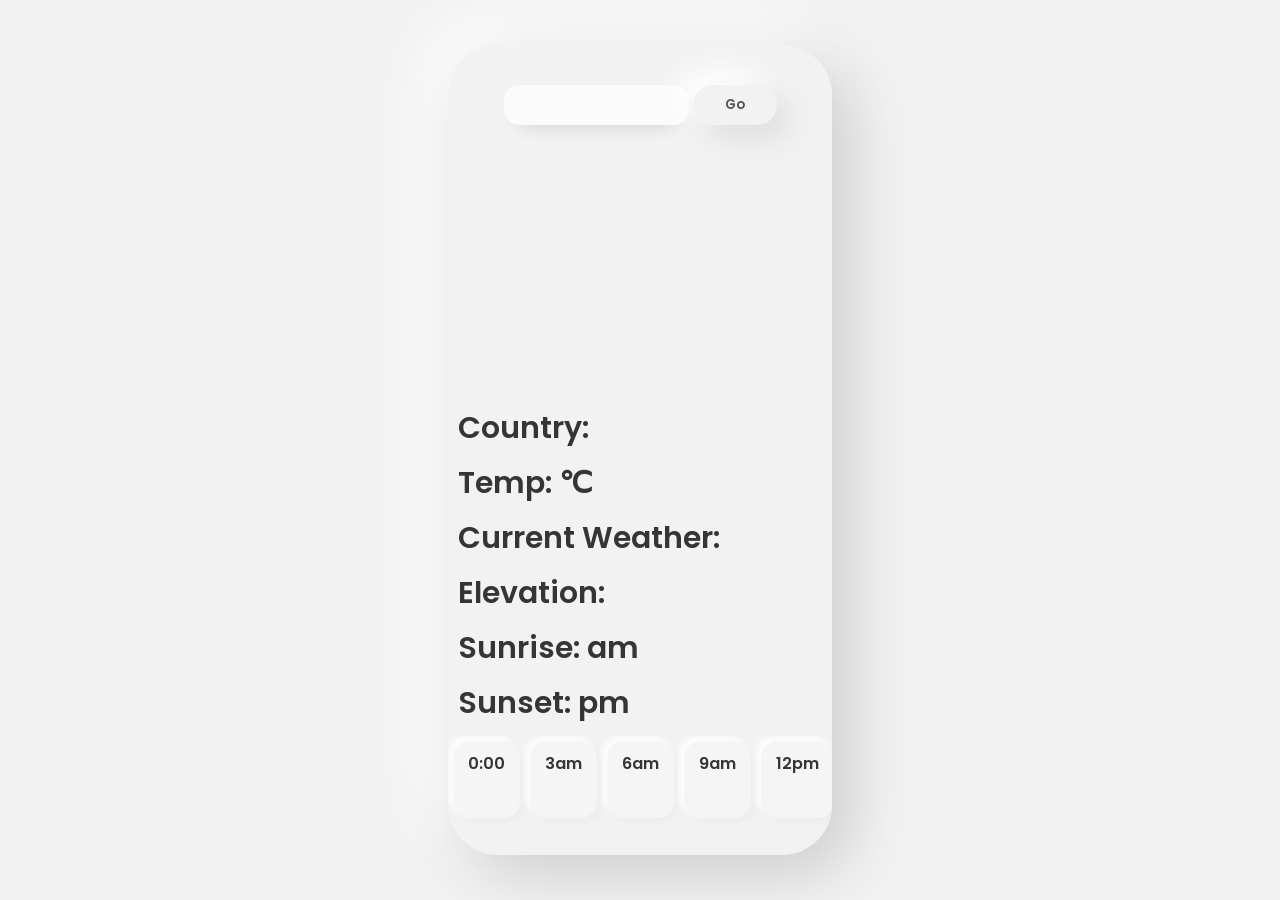
==== docs/index.html @ d11630d3 "browser" ====
<!DOCTYPE html>
<html>

<head>
    <title>Parcel Sandbox</title>
    <meta charset="UTF-8" />
    <link rel="stylesheet" href="style.css">
    <link rel="preconnect" href="https://fonts.googleapis.com">
    <link rel="preconnect" href="https://fonts.gstatic.com" crossorigin>
    <link href="https://fonts.googleapis.com/css2?family=Poppins:wght@400;600&family=Tilt+Neon&display=swap"
        rel="stylesheet">
</head>

<body>
    <div id="app">
        <div class="search">
            <form action="#">
                <input id="input" type="text">
                <button id="addButton" type="button" onclick="fetchData()">Go</button>
            </form>
        </div>
        <h6 class="DYM" id="biteMe" data-juice="hello">Did you mean:</h6>
        <div class="didYouMean">
            <p class="choice" id="2"></p>
            <p class="choice" id="3"></p>
            <p class="choice" id="4"></p>
            <p class="choice" id="5"></p>
        </div>
        <img class="weatherIcon" src="" alt="">
        <div class="info">
            <h1 class="cityName" id="1"></h1>
            <p class="top details">Country: <span class="country"></span></p>
            <p class="details">Temp: <span class="temp"></span>℃</p>
            <p class="details">Current Weather: <span class="currentweather"></span></p>
            <p class="details">Elevation: <span class="elevation"></span></p>
            <p class="details">Sunrise: <span class="sunrise">am</span></p>
            <p class="details">Sunset: <span class="sunset">pm</span></p>
            <div id="hourly" class="hourly">
                <div class="left">
                    <p class="time">0:00</p>
                    <p class="timetemp" id="midnightPast"></p></span>
                    </div>
                    <div>
                        <p class="time">3am</p>
                        <p class="timetemp" id="3am"></p></span>
                    </div>
                    <div>
                        <p class="time">6am</p>
                        <p class="timetemp" id="6am"></p></span>
                    </div>
                    <div>
                        <p class="time">9am</p>
                        <p class="timetemp" id="9am"></p></span>
                    </div>
                    <div>
                        <p class="time">12pm</p>
                        <p class="timetemp" id="midday"></p></span>
                    </div>
                    <div>
                        <p class="time">3pm</p>
                        <p class="timetemp" id="3pm"></p></span>
                    </div>
                    <div>
                        <p class="time">6pm</p>
                        <p class="timetemp" id="6pm"></p></span>
                    </div>
                    <div>
                        <p class="time">9pm</p>
                        <p class="timetemp" id="9pm"></p></span>
                    </div>
                    <div>
                        <p class="time">0:00</p>
                        <p class="timetemp" id="midnightfuture"></p></span>
                    </div>
                </div>
            </div>
    </div>

    <script>
        document.getElementById('biteMe').addEventListener('click',(e) => {
            console.log(e.target.dataset.juice);
        })
        
        //============
        //DOM ELEMENTS
        //============
        let input       = document.getElementById('input')
        let DYM         = document.querySelector('.DYM')
        let weatherIcon = document.querySelector('.weatherIcon')
        let firstChoice = document.getElementById('1')
        let dymOne      = document.getElementById('2')
        let dymTwo      = document.getElementById('3')
        let dymThree    = document.getElementById('4')
        let dymFour     = document.getElementById('5')
        let countOP     = document.querySelector('.country')
        let temp        = document.querySelector('.temp')
        let currentW    = document.querySelector('.currentweather')
        let elevation   = document.querySelector('.elevation')
        let sunrise     = document.querySelector('.sunrise')
        let sunset      = document.querySelector('.sunset')

        let otherOptions = document.querySelector('.otherOptions')

        let userLat
        let userLon

        // weatherIcon.src = './weatherPics/clear.svg'
        
        let choice = document.querySelector('.didYouMean')
        choice.style.visibility = 'hidden'
        DYM.style.visibility = 'hidden'
        weatherIcon.style.visibility = 'hidden'

        input.addEventListener('keyup', (e) => {
                if (e.keyCode === 13) {
                    document.getElementById('addButton').click()
                }
            })

        let options = {
            method: 'GET',
            headers: { 'X-Api-Key': 'AIHeZQUtYwS4DUw3DQLJug==aU56gxfYhsQryj3h' },
        }
        async function fetchData() {
            firstChoice.innerText = ''
            dymOne.innerText      = ''
            dymTwo.innerText      = ''
            dymThree.innerText    = ''
            dymFour.innerText     = ''
            let name = input.value
            input.value = ''
            let url = `https://api.api-ninjas.com/v1/city?name=${name}&limit=5`
            let response = await fetch(url, options)
            let info = await response.json()
            console.log(info);
            firstChoice.innerText = info[0].name 
            countOP.textContent     = info[0].country
            choice.style.visibility = 'visible'
            DYM.style.visibility = 'visible'
            weatherIcon.style.visibility = 'visible'


        
            for (let i = 1; i < info.length; i++) {
                let choiceI = document.getElementById(i + 1)
                choiceI.innerText = info[i].name + ', ' + info[i].country
                choiceI.dataset.cityName = info[i].name
                choiceI.dataset.country = info[i].country
                choiceI.dataset.pop = info[i].population
                choiceI.dataset.lat = info[0].latitude
                choiceI.dataset.lon = info[0].longitude
            }
            userLat = info[0].latitude
            userLon = info[0].longitude
            fetchWeather(userLat, userLon)
        }



        async function fetchWeather(lat, lon) {
            let weatherResponse = await fetch(`https://api.open-meteo.com/v1/forecast?latitude=${lat}&longitude=${lon}&hourly=temperature_2m&daily=weathercode,sunrise,sunset&current_weather=true&timezone=auto`)
            let weatherInfo = await weatherResponse.json()
            
            let weatherCurrently

                switch (weatherInfo.current_weather.weathercode) {
                case 0:
                    weatherCurrently = "Clear sky";
                    weatherIcon.src = './weatherPics/clear.svg'
                    // document.body.style.backgroundImage = "url('./weatherPics/sunny.jpg')";
                    break;
                case 1:
                    weatherCurrently = "Partly cloudy";
                    weatherIcon.src = './weatherPics/cloud.svg'

                    // document.body.style.backgroundImage = "url('./weatherPics/partly-cloudy.jpg')";
                    break;
                case 2:
                    weatherCurrently = "Overcast";
                    weatherIcon.src = './weatherPics/cloud.svg'

                    // document.body.style.backgroundImage = "url('./weatherPics/cloudy.jpg')";
                    break;
                case 3:
                    weatherCurrently = "Overcast";
                    weatherIcon.src = './weatherPics/cloud.svg'

                    // document.body.style.backgroundImage = "url('./weatherPics/cloudy.jpg')";
                    break;
                case 45:
                case 48:
                    weatherCurrently = "Fog";
                    weatherIcon.src = './weatherPics/cloud.svg'

                    // document.body.style.backgroundImage = "url('./weatherPics/fog.jpg')";
                    break;
                case 51:
                    weatherCurrently = "Light Drizzle";
                    weatherIcon.src = './weatherPics/rain.svg'

                    // document.body.style.backgroundImage = "url(./'weatherPics/drizzle.jpg')";
                case 53:
                    weatherCurrently = "Moderate Drizzle";
                    weatherIcon.src = './weatherPics/rain.svg'

                    // document.body.style.backgroundImage = "url('./weatherPics/drizzle.jpg')";
                case 55:
                    weatherCurrently = "Intense Drizzle";
                    weatherIcon.src = './weatherPics/rain.svg'

                    // document.body.style.backgroundImage = "url('./weatherPics/drizzle.jpg')";
                    break;
                case 56:
                    weatherCurrently = "Freezing Light Drizzle"
                    weatherIcon.src = './weatherPics/rain.svg'

                    // document.body.style.backgroundImage = "url('./weatherPics/drizzle.jpg')";
                case 57:
                    weatherCurrently = "Dense Freezing Drizzle";
                    weatherIcon.src = './weatherPics/rain.svg'

                    // document.body.style.backgroundImage = "url('./weatherPics/drizzle.jpg')";
                    break;
                case 61:
                    weatherCurrently = "Slight Rain";
                    weatherIcon.src = './weatherPics/rain.svg'

                    // document.body.style.backgroundImage = "url('./weatherPics/rain.jpg')";
                case 63:
                    weatherCurrently = "Moderate Rain";
                    weatherIcon.src = './weatherPics/rain.svg'

                    // document.body.style.backgroundImage = "url('./weatherPics/rain.jpg')";
                case 65:
                    weatherCurrently = "Heavy Rain";
                    weatherIcon.src = './weatherPics/rain.svg'

                    // document.body.style.backgroundImage = "url('./weatherPics/rain.jpg')";
                    break;
                case 66:
                    weatherCurrently = "Freezing Light Rain";
                    weatherIcon.src = './weatherPics/rain.svg'

                    // document.body.style.backgroundImage = "url('./weatherPics/rain.jpg')";
                case 67:
                    weatherCurrently = "Freezing Heavy Rain";
                    weatherIcon.src = './weatherPics/rain.svg'

                    // document.body.style.backgroundImage = "url('./weatherPics/rain.jpg')";
                    break;
                case 71:
                    weatherCurrently = "Slight Snow fall";
                    weatherIcon.src = './weatherPics/snow.svg'

                    // document.body.style.backgroundImage = "url('./weatherPics/snow.jpg')";
                case 73:
                    weatherCurrently = "Moderate Snow fall";
                    weatherIcon.src = './weatherPics/snow.svg'

                    // document.body.style.backgroundImage = "url('./weatherPics/snow.jpg')";
                case 75:
                    weatherCurrently = "Heavy Snow fall";
                    weatherIcon.src = './weatherPics/snow.svg'

                    // document.body.style.backgroundImage = "url('./weatherPics/snow.jpg')";
                    break;
                case 77:
                    weatherCurrently = "Snow grains";
                    weatherIcon.src = './weatherPics/snow.svg'

                    // document.body.style.backgroundImage = "url('./weatherPics/snow.jpg')";
                    break;
                case 80:
                    weatherCurrently = "Slight Rain";
                    weatherIcon.src = './weatherPics/rain.svg'

                    // document.body.style.backgroundImage = "url('./weatherPics/rain.jpg')";
                case 81:
                    weatherCurrently = "Moderate Rain";
                    weatherIcon.src = './weatherPics/rain.svg'

                    // document.body.style.backgroundImage = "url('./weatherPics/rain.jpg')";
                case 82:
                    weatherCurrently = "Heavy Rain";
                    weatherIcon.src = './weatherPics/rain.svg'

                    // document.body.style.backgroundImage = "url('./weatherPics/rain.jpg')";
                    break;
                case 85:
                    weatherCurrently = "Slight Snow";
                    weatherIcon.src = './weatherPics/snow.svg'

                    // document.body.style.backgroundImage = "url('./weatherPics/drizzle.jpg')";
                case 86:
                    weatherCurrently = "Heavy Snow";
                    weatherIcon.src = './weatherPics/snow.svg'

                    // document.body.style.backgroundImage = "url('./weatherPics/drizzle.jpg')";
                    break;
                case 95:
                    weatherCurrently = "Thunderstorm";
                    weatherIcon.src = './weatherPics/storm.svg'

                    // document.body.style.backgroundImage = "url('./weatherPics/thunderstorm.jpg')";
                    break;
                case 96:
                    weatherCurrently = "Thunderstorm with slight hail";
                    weatherIcon.src = './weatherPics/storm.svg'

                    // document.body.style.backgroundImage = "url('weatherPics/thunderstorm.jpg')";
                case 99:
                    weatherCurrently = "Thunderstorm with heavy hail";
                    weatherIcon.src = './weatherPics/storm.svg'

                    // document.body.style.backgroundImage = "url('weatherPics/thunderstorm.jpg')";
                    break;
                default:
                    weatherCurrently = "unknown";
            }

            let sunriseBefore = weatherInfo.daily.sunrise[0]
            let sunsetBefore = weatherInfo.daily.sunset[0]

            temp.textContent        = weatherInfo.current_weather.temperature
            elevation.textContent   = weatherInfo.elevation
            sunrise.textContent     = sunriseBefore.slice(11, 16)
            sunset.textContent      = sunsetBefore.slice(11, 16)    
            currentW.textContent    = weatherCurrently
            console.log(weatherInfo);
            document.getElementById('midnightPast').innerHTML = `${weatherInfo.hourly.temperature_2m[0]}°C`
            document.getElementById('3am').innerHTML = `${weatherInfo.hourly.temperature_2m[2]}°C`
            document.getElementById('6am').innerHTML = `${weatherInfo.hourly.temperature_2m[5]}°C`
            document.getElementById('9am').innerHTML = `${weatherInfo.hourly.temperature_2m[8]}°C`
            document.getElementById('midday').innerHTML = `${weatherInfo.hourly.temperature_2m[11]}°C`
            document.getElementById('3pm').innerHTML = `${weatherInfo.hourly.temperature_2m[14]}°C`
            document.getElementById('6pm').innerHTML = `${weatherInfo.hourly.temperature_2m[17]}°C`
            document.getElementById('9pm').innerHTML = `${weatherInfo.hourly.temperature_2m[20]}°C`
            document.getElementById('midnightfuture').innerHTML = `${weatherInfo.hourly.temperature_2m[23]}°C`
        }


        let choiceI = document.querySelectorAll('.choice')
        choiceI.forEach(element => {
            element.addEventListener('click', (e) => {
                reSearch(e.target.dataset.cityName, e.target.dataset.country, e.target.dataset.pop)
                choice.style.visibility = 'hidden'

            })
            
        });

        async function reSearch(name, country, population) {
            DYM.style.visibility = 'hidden'
            firstChoice.innerText = ''
            dymOne.innerText = ''
            dymTwo.innerText = ''
            dymThree.innerText = ''
            dymFour.innerText = ''
            countOP.innerText = ''
            let response2 = await fetch(`https://api.api-ninjas.com/v1/city?name=${name}&limit=1&country=${country}&max_population=${population}`, options)
            let info2 = await response2.json()
            firstChoice.innerText = info2[0].name 
            countOP.innerText = info2[0].country
            fetchWeather(info2[0].latitude, info2[0].longitude)
        }
        fetchData()

    </script>

</body>

</html>
---- docs/style.css ----
* {
    padding: 0;
    margin: 0;
    box-sizing: border-box;
}

body {
    display: flex;
    justify-content: center;
    align-items: center;
    height: 100vh;
    overflow: hidden;
    font-family: 'Poppins', sans-serif;
    font-weight: 600;
    color: #353535;
    background: #f2f2f2;
}

#app {
    width: 30vw;
    height: 90vh;
    border-radius: 50px;
    background: #f2f2f2;
    box-shadow: 20px 20px 60px #cecece,
        -20px -20px 60px #ffffff;
    display: flex;
    flex-direction: column;
    overflow: hidden;
}

.search {
    margin: 40px auto;
}


#input {
    max-width: 190px;
    background-color: #fcfbfb;
    color: #242424;
    padding: .15rem .5rem;
    min-height: 40px;
    border-radius: 15px;
    outline: none;
    border: none;
    line-height: 1.15;
    box-shadow: 0px 10px 20px -18px;
}

#input:focus {
    border-bottom: 1px solid #5b5fc7;
}

#input:hover {
    outline: 1px solid lightgrey;
}

#addButton {
    border-radius: 46px;
    background: #f2f2f2;
    box-shadow: 14px 14px 28px #dfdfdf,
        -14px -14px 28px #ffffff;


    border: none;
    padding: .15rem 2rem;
    min-height: 40px;
    color: rgb(83, 83, 83);
    font-family: 'Poppins', sans-serif;
    font-weight: 600;
    transition: all 200ms ease;
}

#addButton:hover {
    color: rgb(172, 172, 172);
}

#addButton:active {
    background: linear-gradient(145deg, #dddddd, #ffffff);
    box-shadow: 20px 20px 40px #d0d0d0, -20px -20px 40px #ffffff;
}

.DYM {
    height: 30px;
    position: absolute;
    top: 15%;
    left: 50%;
    transform: translate(-50%);
    z-index: 100;
}

.didYouMean {
    position: absolute;
    top: 17%;
    display: flex;
    justify-content: space-around;
    width: 30vw;
}

.choice {
    width: fit-content;
    height: max-content;
    padding: 4px;
    margin: 0 5px;
    border-radius: 15px;
    background: #f5f5f5;
    box-shadow: 6px 6px 12px #ebebeb, -6px -6px 12px #ffffff;
    text-align: center;
    transition: all 2000ms ease;
    cursor: pointer;

}

.choice:hover {
    color: #353535;
}

.choice:active {
    background: linear-gradient(145deg, #dddddd, #ffffff);
    box-shadow: 20px 20px 40px #d0d0d0, -20px -20px 40px #ffffff;
}

.info {
    /* position: absolute; */
    top: 35%;
    width: 30vw;
    /* width: fit-content; */
}



.didYouMean {
    display: flex;
}

p {
    margin: 10px;

}




.weatherIcon {
    width: 100px;
    height: 100px;
    margin: 8% auto 0 auto;
}

.cityName {
    height: 70px;
    text-align: center;
    font-size: 50px;
}

.top {
    margin-top: 40px;
}

.details {
    font-size: 30px;
}



#hourly {
    display: flex;
    overflow-x: scroll;
    text-align: center;
    justify-content: start;
    height: 11vh;
}

#hourly div {
    height: 8.5vh;
    margin-top: 1vh;
    margin: 5px;
    padding: 0 5px;
    /* margin-bottom: 5px; */
    border-radius: 17px;
    background: #f5f5f5;
    box-shadow: 5px 5px 5px #eeeeee, -5px -5px 5px #fcfcfc;
}

#hourly::-webkit-scrollbar-track {
    -webkit-box-shadow: inset 0 0 6px rgba(0, 0, 0, 0.075);
    border-radius: 10px;
    background-color: #ffffff;
}

#hourly::-webkit-scrollbar {
    height: 5px;
    background-color: #ffffff;
}

#hourly::-webkit-scrollbar-thumb {
    border-radius: 10px;
    -webkit-box-shadow: inset 0 0 6px rgba(0, 0, 0, 0.212);
    background-color: #ffffff;
}
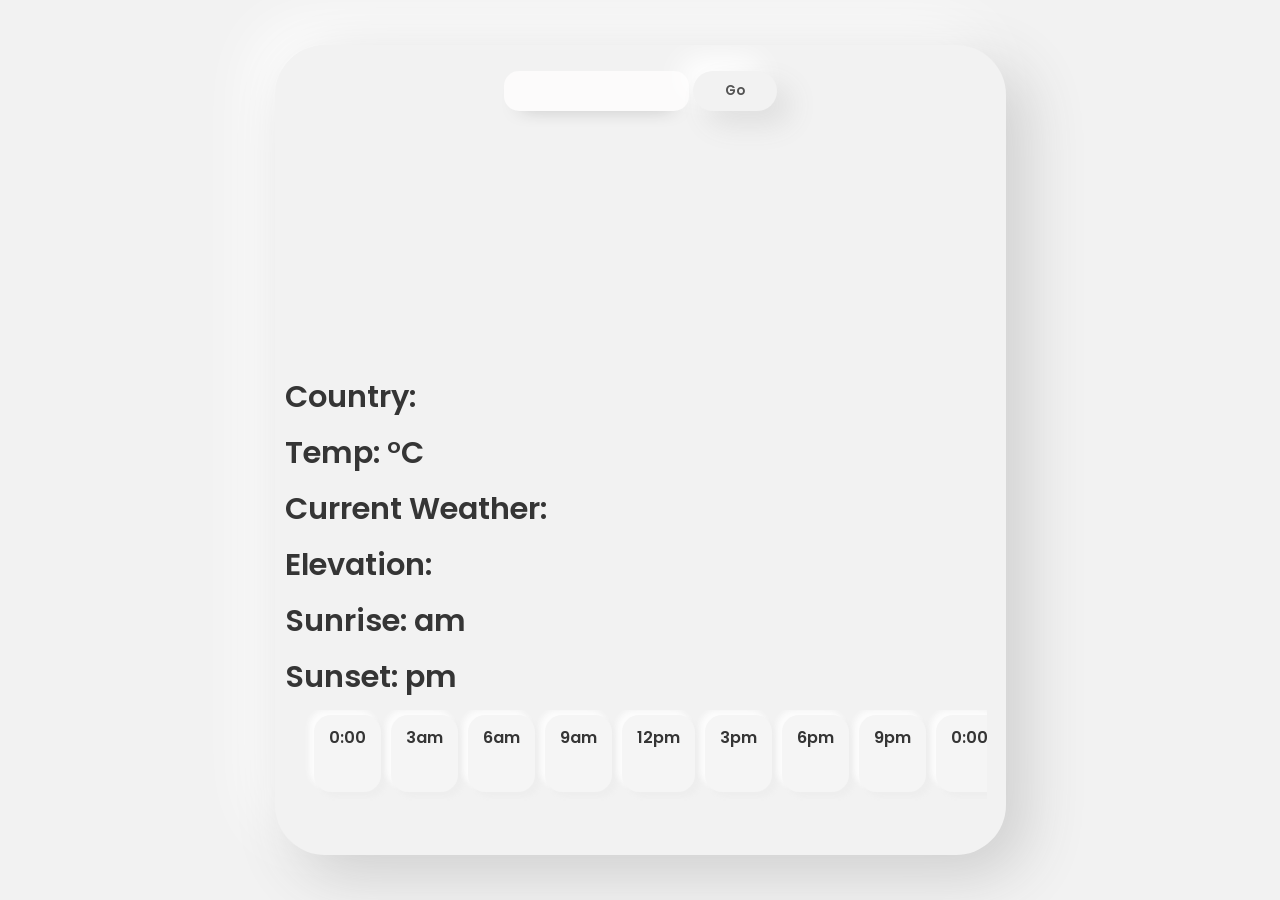
==== commit 448fcb6f: "05/03/2023" ====
--- a/docs/index.html
+++ b/docs/index.html
@@ -2,7 +2,7 @@
 <html>
 
 <head>
-    <title>Parcel Sandbox</title>
+    <title>Weather App</title>
     <meta charset="UTF-8" />
     <link rel="stylesheet" href="style.css">
     <link rel="preconnect" href="https://fonts.googleapis.com">
@@ -30,7 +30,7 @@
         <div class="info">
             <h1 class="cityName" id="1"></h1>
             <p class="top details">Country: <span class="country"></span></p>
-            <p class="details">Temp: <span class="temp"></span>℃</p>
+            <p class="details">Temp: <span class="temp"></span>°C</p>
             <p class="details">Current Weather: <span class="currentweather"></span></p>
             <p class="details">Elevation: <span class="elevation"></span></p>
             <p class="details">Sunrise: <span class="sunrise">am</span></p>
--- a/docs/style.css
+++ b/docs/style.css
@@ -1,10 +1,17 @@
+@import "./mobile.css";
+
 * {
     padding: 0;
     margin: 0;
     box-sizing: border-box;
 }
 
+html {
+    height: -webkit-fill-available;
+}
+
 body {
+    height: -webkit-fill-available;
     display: flex;
     justify-content: center;
     align-items: center;
@@ -17,7 +24,8 @@
 }
 
 #app {
-    width: 30vw;
+    min-width: 20vw;
+    max-width: max-content;
     height: 90vh;
     border-radius: 50px;
     background: #f2f2f2;
@@ -29,12 +37,15 @@
 }
 
 .search {
-    margin: 40px auto;
-}
-
+    margin: 10px auto;
+}
+
+form {
+    margin-top: 1em;
+}
 
 #input {
-    max-width: 190px;
+    /* max-width: 190px; */
     background-color: #fcfbfb;
     color: #242424;
     padding: .15rem .5rem;
@@ -44,6 +55,7 @@
     border: none;
     line-height: 1.15;
     box-shadow: 0px 10px 20px -18px;
+
 }
 
 #input:focus {
@@ -60,7 +72,7 @@
     box-shadow: 14px 14px 28px #dfdfdf,
         -14px -14px 28px #ffffff;
 
-
+    cursor: pointer;
     border: none;
     padding: .15rem 2rem;
     min-height: 40px;
@@ -81,19 +93,20 @@
 
 .DYM {
     height: 30px;
-    position: absolute;
-    top: 15%;
+    /* position: absolute; */
+    /* top: 15%;
     left: 50%;
-    transform: translate(-50%);
+    transform: translate(-50%); */
     z-index: 100;
+    margin:2em auto;
 }
 
 .didYouMean {
-    position: absolute;
-    top: 17%;
+    /* position: absolute; */
+    /* top: 17%; */
     display: flex;
     justify-content: space-around;
-    width: 30vw;
+    width: 100%;
 }
 
 .choice {
@@ -107,7 +120,7 @@
     text-align: center;
     transition: all 2000ms ease;
     cursor: pointer;
-
+    
 }
 
 .choice:hover {
@@ -122,7 +135,7 @@
 .info {
     /* position: absolute; */
     top: 35%;
-    width: 30vw;
+    width: 100%;
     /* width: fit-content; */
 }
 
@@ -133,8 +146,8 @@
 }
 
 p {
-    margin: 10px;
-
+    margin:  10px;
+    
 }
 
 
@@ -143,13 +156,15 @@
 .weatherIcon {
     width: 100px;
     height: 100px;
-    margin: 8% auto 0 auto;
+    margin: 1em auto;
 }
 
 .cityName {
-    height: 70px;
     text-align: center;
-    font-size: 50px;
+    font-size: 250%;
+    height: min-content;
+    padding: 0;
+    margin: 0;
 }
 
 .top {
@@ -157,7 +172,8 @@
 }
 
 .details {
-    font-size: 30px;
+    /* font-size: 4vw; */
+    font-size: 190%;
 }
 
 
@@ -168,6 +184,9 @@
     text-align: center;
     justify-content: start;
     height: 11vh;
+    padding: 0 1rem;
+    width:95%;
+    margin: 0 auto;
 }
 
 #hourly div {
@@ -196,4 +215,42 @@
     border-radius: 10px;
     -webkit-box-shadow: inset 0 0 6px rgba(0, 0, 0, 0.212);
     background-color: #ffffff;
+}
+
+
+
+
+
+
+@media only screen and (max-width:980px) {
+    #app {
+        width: 90vw;
+    }
+
+    .cityName {
+        font-size: 600%;
+    }
+
+    .didYouMean {
+        justify-content: center;
+    }
+
+    .choice {
+        margin: 0 1em;
+        font-size: 200%;
+    }
+
+    .details {
+        font-size:400%;
+    }
+
+    #hourly {
+        margin-top: 5vh;
+    }
+
+    #hourly p {
+        font-size: 300%;
+    }
+
+
 }
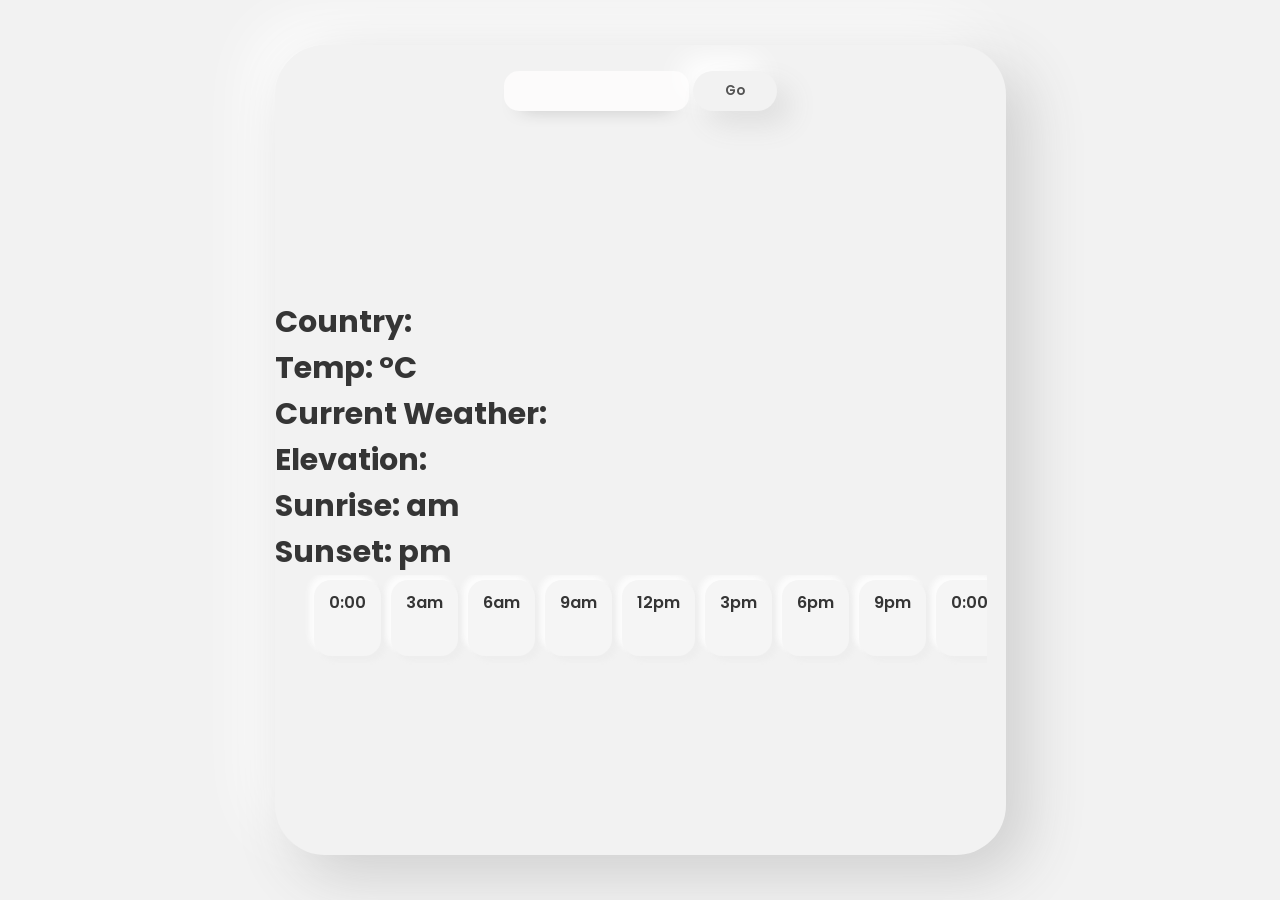
==== commit 28a43c8c: "I can't take this anymore" ====
--- a/docs/index.html
+++ b/docs/index.html
@@ -4,6 +4,8 @@
 <head>
     <title>Weather App</title>
     <meta charset="UTF-8" />
+    <meta name="viewport" content="width=device-width, initial-scale=1.0">
+
     <link rel="stylesheet" href="style.css">
     <link rel="preconnect" href="https://fonts.googleapis.com">
     <link rel="preconnect" href="https://fonts.gstatic.com" crossorigin>
@@ -29,12 +31,12 @@
         <img class="weatherIcon" src="" alt="">
         <div class="info">
             <h1 class="cityName" id="1"></h1>
-            <p class="top details">Country: <span class="country"></span></p>
-            <p class="details">Temp: <span class="temp"></span>°C</p>
-            <p class="details">Current Weather: <span class="currentweather"></span></p>
-            <p class="details">Elevation: <span class="elevation"></span></p>
-            <p class="details">Sunrise: <span class="sunrise">am</span></p>
-            <p class="details">Sunset: <span class="sunset">pm</span></p>
+            <h1 class="top details">Country: <span class="country"></span></h1>
+            <h1 class="details">Temp: <span class="temp"></span>°C</h1>
+            <h1 class="details">Current Weather: <span class="currentweather"></span></h1>
+            <h1 class="details">Elevation: <span class="elevation"></span></h1>
+            <h1 class="details">Sunrise: <span class="sunrise">am</span></h1>
+            <h1 class="details">Sunset: <span class="sunset">pm</span></h1>
             <div id="hourly" class="hourly">
                 <div class="left">
                     <p class="time">0:00</p>
@@ -104,7 +106,7 @@
         let userLat
         let userLon
 
-        // weatherIcon.src = './weatherPics/clear.svg'
+         weatherIcon.src = './weatherPics/clear.svg'
         
         let choice = document.querySelector('.didYouMean')
         choice.style.visibility = 'hidden'
--- a/docs/style.css
+++ b/docs/style.css
@@ -1,4 +1,4 @@
-@import "./mobile.css";
+
 
 * {
     padding: 0;
@@ -92,13 +92,13 @@
 }
 
 .DYM {
-    height: 30px;
+    /* height: 30px; */
     /* position: absolute; */
     /* top: 15%;
     left: 50%;
     transform: translate(-50%); */
     z-index: 100;
-    margin:2em auto;
+    margin: 1em auto;
 }
 
 .didYouMean {
@@ -161,15 +161,15 @@
 
 .cityName {
     text-align: center;
-    font-size: 250%;
+    /* font-size: 250%; */
     height: min-content;
     padding: 0;
     margin: 0;
 }
 
-.top {
+/* .top {
     margin-top: 40px;
-}
+} */
 
 .details {
     /* font-size: 4vw; */
@@ -227,30 +227,19 @@
         width: 90vw;
     }
 
-    .cityName {
+    /* .cityName {
         font-size: 600%;
-    }
+    } */
 
     .didYouMean {
         justify-content: center;
+        font-size: 3vw;
+
     }
 
     .choice {
-        margin: 0 1em;
-        font-size: 200%;
+        margin: 0 0.1em;
     }
 
-    .details {
-        font-size:400%;
-    }
-
-    #hourly {
-        margin-top: 5vh;
-    }
-
-    #hourly p {
-        font-size: 300%;
-    }
-
 
 }
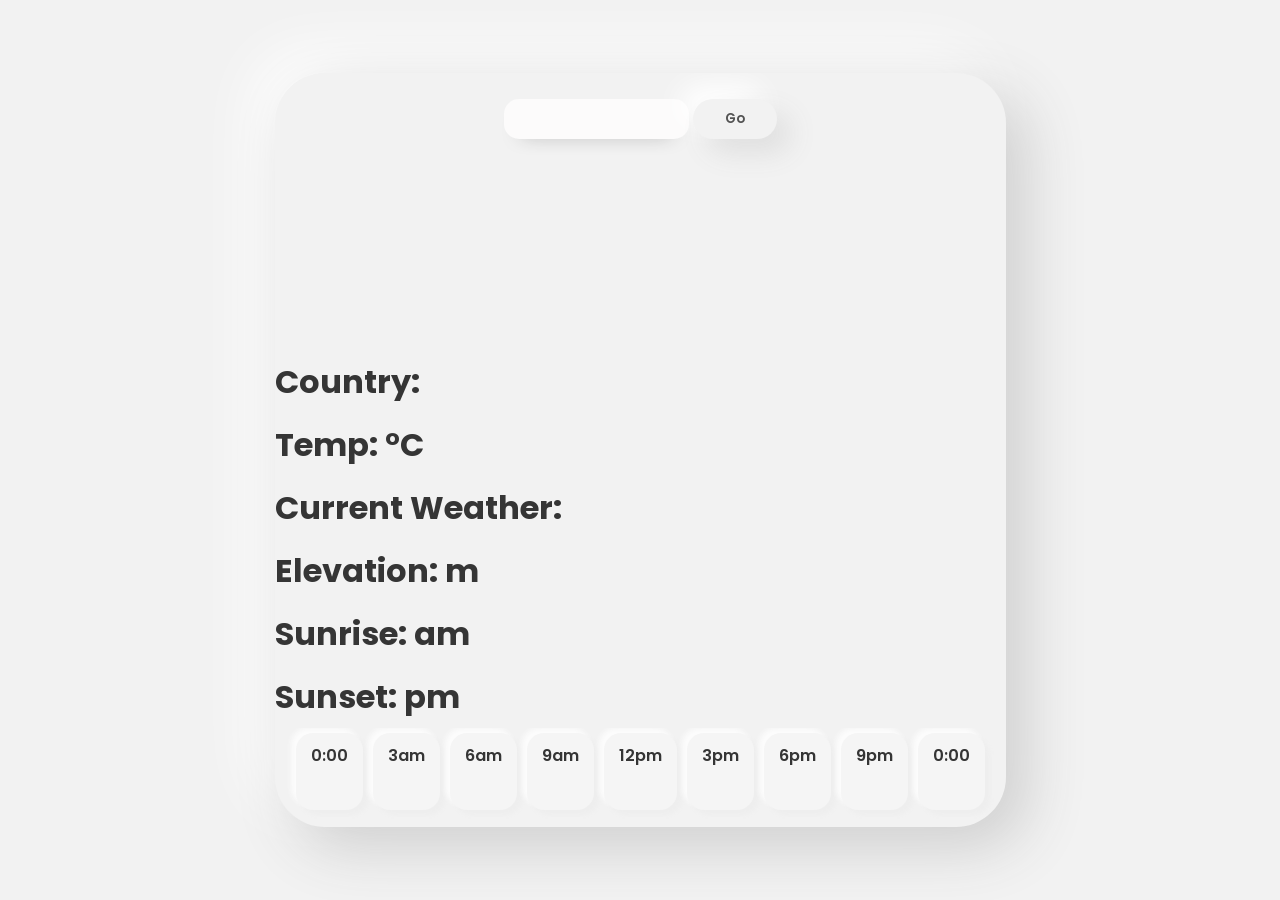
==== commit ca72ab6c: "make it stop" ====
--- a/docs/index.html
+++ b/docs/index.html
@@ -13,12 +13,12 @@
         rel="stylesheet">
 </head>
 
-<body>
+<body onload="onloadFetchData">
     <div id="app">
         <div class="search">
             <form action="#">
                 <input id="input" type="text">
-                <button id="addButton" type="button" onclick="fetchData()">Go</button>
+                <button id="addButton" type="button" >Go</button>
             </form>
         </div>
         <h6 class="DYM" id="biteMe" data-juice="hello">Did you mean:</h6>
@@ -33,8 +33,8 @@
             <h1 class="cityName" id="1"></h1>
             <h1 class="top details">Country: <span class="country"></span></h1>
             <h1 class="details">Temp: <span class="temp"></span>°C</h1>
-            <h1 class="details">Current Weather: <span class="currentweather"></span></h1>
-            <h1 class="details">Elevation: <span class="elevation"></span></h1>
+            <h1 class="details">Current Weather:<br><span class="currentweather"></span></h1>
+            <h1 class="details">Elevation: <span class="elevation"></span>m</h1>
             <h1 class="details">Sunrise: <span class="sunrise">am</span></h1>
             <h1 class="details">Sunset: <span class="sunset">pm</span></h1>
             <div id="hourly" class="hourly">
@@ -100,9 +100,11 @@
         let elevation   = document.querySelector('.elevation')
         let sunrise     = document.querySelector('.sunrise')
         let sunset      = document.querySelector('.sunset')
-
+        let button = document.getElementById('addButton')
+
+        
         let otherOptions = document.querySelector('.otherOptions')
-
+        
         let userLat
         let userLon
 
@@ -123,13 +125,38 @@
             method: 'GET',
             headers: { 'X-Api-Key': 'AIHeZQUtYwS4DUw3DQLJug==aU56gxfYhsQryj3h' },
         }
+
+    async function onloadFetchData() {
+            firstChoice.innerText = ''
+            dymOne.innerText = ''
+            dymTwo.innerText = ''
+            dymThree.innerText = ''
+            dymFour.innerText = ''
+            input.value = ''
+            let url = `https://api.api-ninjas.com/v1/city?name=london&limit=5`
+            let response = await fetch(url, options)
+            let info = await response.json()
+            console.log(info);
+            firstChoice.innerText = info[0].name
+            countOP.textContent = info[0].country
+            weatherIcon.style.visibility = 'visible'
+            userLat = info[0].latitude
+            userLon = info[0].longitude
+            fetchWeather(userLat, userLon)
+        }
+        onloadFetchData()
+        
+        button.addEventListener('click', fetchData)
+        
+        let name 
+        
         async function fetchData() {
+            name = input.value
             firstChoice.innerText = ''
             dymOne.innerText      = ''
             dymTwo.innerText      = ''
             dymThree.innerText    = ''
             dymFour.innerText     = ''
-            let name = input.value
             input.value = ''
             let url = `https://api.api-ninjas.com/v1/city?name=${name}&limit=5`
             let response = await fetch(url, options)
@@ -365,7 +392,7 @@
             countOP.innerText = info2[0].country
             fetchWeather(info2[0].latitude, info2[0].longitude)
         }
-        fetchData()
+        // fetchData()
 
     </script>
 
--- a/docs/style.css
+++ b/docs/style.css
@@ -22,11 +22,10 @@
     color: #353535;
     background: #f2f2f2;
 }
-
 #app {
     min-width: 20vw;
     max-width: max-content;
-    height: 90vh;
+    /* height: 90vh; */
     border-radius: 50px;
     background: #f2f2f2;
     box-shadow: 20px 20px 60px #cecece,
@@ -35,15 +34,12 @@
     flex-direction: column;
     overflow: hidden;
 }
-
 .search {
     margin: 10px auto;
 }
-
 form {
     margin-top: 1em;
 }
-
 #input {
     /* max-width: 190px; */
     background-color: #fcfbfb;
@@ -57,15 +53,12 @@
     box-shadow: 0px 10px 20px -18px;
 
 }
-
 #input:focus {
     border-bottom: 1px solid #5b5fc7;
 }
-
 #input:hover {
     outline: 1px solid lightgrey;
 }
-
 #addButton {
     border-radius: 46px;
     background: #f2f2f2;
@@ -81,16 +74,13 @@
     font-weight: 600;
     transition: all 200ms ease;
 }
-
 #addButton:hover {
     color: rgb(172, 172, 172);
 }
-
 #addButton:active {
     background: linear-gradient(145deg, #dddddd, #ffffff);
     box-shadow: 20px 20px 40px #d0d0d0, -20px -20px 40px #ffffff;
 }
-
 .DYM {
     /* height: 30px; */
     /* position: absolute; */
@@ -100,15 +90,14 @@
     z-index: 100;
     margin: 1em auto;
 }
-
 .didYouMean {
     /* position: absolute; */
     /* top: 17%; */
     display: flex;
     justify-content: space-around;
     width: 100%;
-}
-
+    height: 2rem;
+}
 .choice {
     width: fit-content;
     height: max-content;
@@ -122,43 +111,31 @@
     cursor: pointer;
     
 }
-
 .choice:hover {
     color: #353535;
 }
-
 .choice:active {
     background: linear-gradient(145deg, #dddddd, #ffffff);
     box-shadow: 20px 20px 40px #d0d0d0, -20px -20px 40px #ffffff;
 }
-
 .info {
     /* position: absolute; */
     top: 35%;
     width: 100%;
     /* width: fit-content; */
 }
-
-
-
 .didYouMean {
     display: flex;
 }
-
 p {
     margin:  10px;
     
 }
-
-
-
-
 .weatherIcon {
     width: 100px;
     height: 100px;
     margin: 1em auto;
 }
-
 .cityName {
     text-align: center;
     /* font-size: 250%; */
@@ -166,17 +143,14 @@
     padding: 0;
     margin: 0;
 }
-
 /* .top {
     margin-top: 40px;
 } */
-
 .details {
     /* font-size: 4vw; */
-    font-size: 190%;
-}
-
-
+    /* font-size: 190%; */
+    line-height: 7vh;
+}
 
 #hourly {
     display: flex;
@@ -185,7 +159,7 @@
     justify-content: start;
     height: 11vh;
     padding: 0 1rem;
-    width:95%;
+    width:100%;
     margin: 0 auto;
 }
 
@@ -199,47 +173,34 @@
     background: #f5f5f5;
     box-shadow: 5px 5px 5px #eeeeee, -5px -5px 5px #fcfcfc;
 }
-
 #hourly::-webkit-scrollbar-track {
     -webkit-box-shadow: inset 0 0 6px rgba(0, 0, 0, 0.075);
     border-radius: 10px;
     background-color: #ffffff;
 }
-
 #hourly::-webkit-scrollbar {
     height: 5px;
     background-color: #ffffff;
 }
-
 #hourly::-webkit-scrollbar-thumb {
     border-radius: 10px;
     -webkit-box-shadow: inset 0 0 6px rgba(0, 0, 0, 0.212);
     background-color: #ffffff;
 }
 
-
-
-
-
-
 @media only screen and (max-width:980px) {
     #app {
         width: 90vw;
     }
-
     /* .cityName {
         font-size: 600%;
     } */
-
     .didYouMean {
         justify-content: center;
         font-size: 3vw;
 
     }
-
     .choice {
         margin: 0 0.1em;
     }
-
-
 }
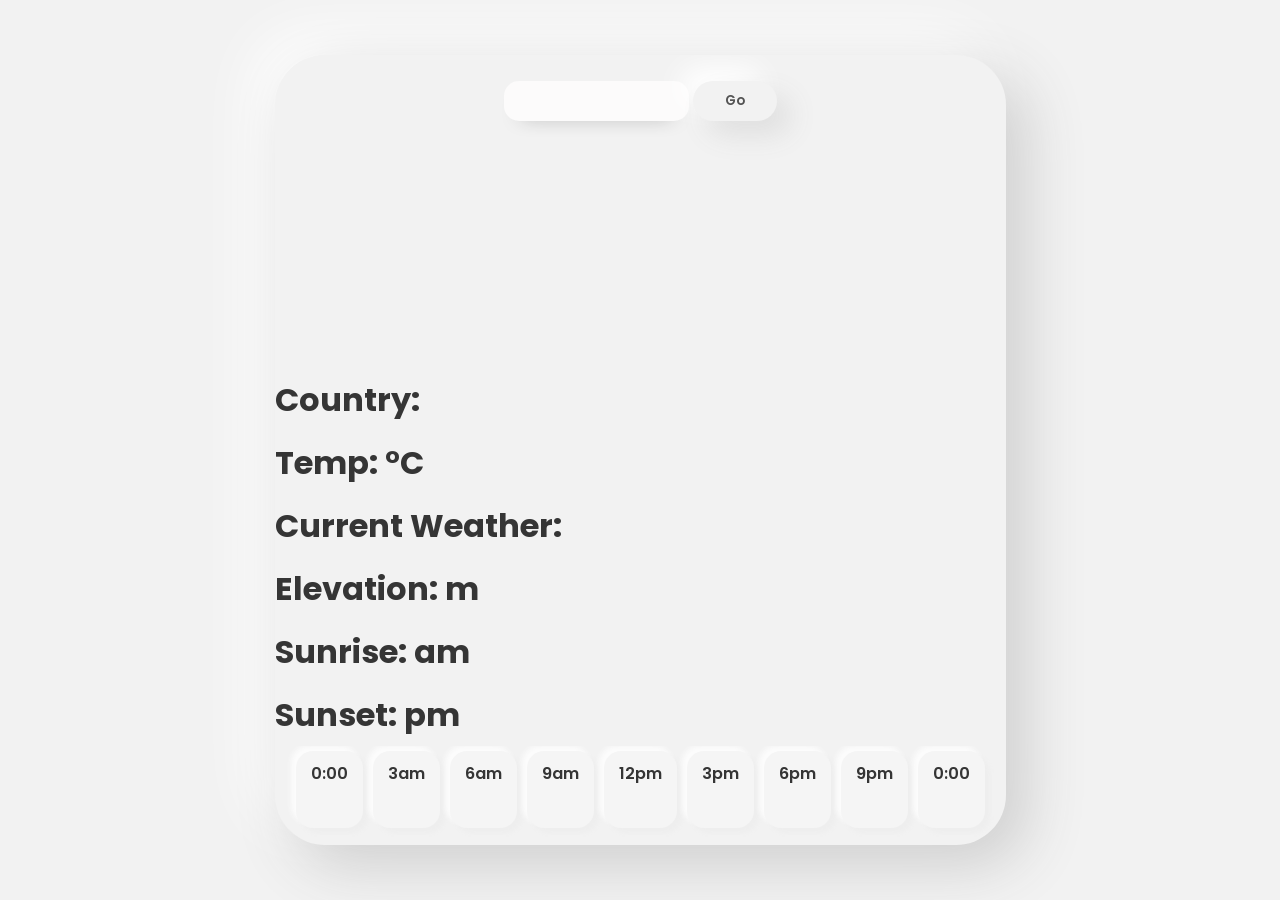
==== commit 76c5716d: "make it stop" ====
--- a/docs/index.html
+++ b/docs/index.html
@@ -18,7 +18,7 @@
         <div class="search">
             <form action="#">
                 <input id="input" type="text">
-                <button id="addButton" type="button" >Go</button>
+                <button id="addButton" type="button" onclick="populatePageWithData()">Go</button>
             </form>
         </div>
         <h6 class="DYM" id="biteMe" data-juice="hello">Did you mean:</h6>
@@ -30,7 +30,7 @@
         </div>
         <img class="weatherIcon" src="" alt="">
         <div class="info">
-            <h1 class="cityName" id="1"></h1>
+            <h1 class="fade-in cityName" id="1"></h1>
             <h1 class="top details">Country: <span class="country"></span></h1>
             <h1 class="details">Temp: <span class="temp"></span>°C</h1>
             <h1 class="details">Current Weather:<br><span class="currentweather"></span></h1>
@@ -125,25 +125,47 @@
             method: 'GET',
             headers: { 'X-Api-Key': 'AIHeZQUtYwS4DUw3DQLJug==aU56gxfYhsQryj3h' },
         }
-
-    async function onloadFetchData() {
-            firstChoice.innerText = ''
-            dymOne.innerText = ''
-            dymTwo.innerText = ''
-            dymThree.innerText = ''
-            dymFour.innerText = ''
-            input.value = ''
-            let url = `https://api.api-ninjas.com/v1/city?name=london&limit=5`
-            let response = await fetch(url, options)
-            let info = await response.json()
-            console.log(info);
-            firstChoice.innerText = info[0].name
-            countOP.textContent = info[0].country
-            weatherIcon.style.visibility = 'visible'
-            userLat = info[0].latitude
-            userLon = info[0].longitude
-            fetchWeather(userLat, userLon)
-        }
+        
+        // function populatePageWithData() {
+    //     // Add code here to populate the page with data from the API
+
+    //     // Add the following code to fade-in the page elements smoothly
+    //     // elements.forEach(element => {
+    //     //     element.classList.add('fade-in-effect');
+    //     // });
+    //     elements.style.opacity = 1
+    // }
+
+    //window.addEventListener('load', populatePageWithData);
+
+    // button.addEventListener('click', () => {
+    //     // Add code here to fetch data from the API and populate the page
+
+    //     // Call the function to add the fade-in effect after populating the page
+    //     populatePageWithData();
+    // });
+
+    
+    let elements = document.querySelector('.fade-in');
+
+async function onloadFetchData() {
+    firstChoice.innerText = ''
+    dymOne.innerText = ''
+    dymTwo.innerText = ''
+    dymThree.innerText = ''
+    dymFour.innerText = ''
+    input.value = ''
+    let url = `https://api.api-ninjas.com/v1/city?name=london&limit=5`
+    let response = await fetch(url, options)
+    let info = await response.json()
+    console.log(info);
+    firstChoice.innerText = info[0].name
+    countOP.textContent = info[0].country
+    weatherIcon.style.visibility = 'visible'
+    userLat = info[0].latitude
+    userLon = info[0].longitude
+    fetchWeather(userLat, userLon)
+}
         onloadFetchData()
         
         button.addEventListener('click', fetchData)
@@ -151,6 +173,7 @@
         let name 
         
         async function fetchData() {
+
             name = input.value
             firstChoice.innerText = ''
             dymOne.innerText      = ''
@@ -182,6 +205,8 @@
             userLat = info[0].latitude
             userLon = info[0].longitude
             fetchWeather(userLat, userLon)
+            // populatePageWithData()
+
         }
 
 
--- a/docs/style.css
+++ b/docs/style.css
@@ -16,13 +16,14 @@
     justify-content: center;
     align-items: center;
     height: 100vh;
-    overflow: hidden;
+    /* overflow: hidden; */
     font-family: 'Poppins', sans-serif;
     font-weight: 600;
     color: #353535;
     background: #f2f2f2;
 }
 #app {
+    /* height: -webkit-fill-available; */
     min-width: 20vw;
     max-width: max-content;
     /* height: 90vh; */
@@ -139,7 +140,7 @@
 .cityName {
     text-align: center;
     /* font-size: 250%; */
-    height: min-content;
+    height: 4vh;
     padding: 0;
     margin: 0;
 }
@@ -191,6 +192,7 @@
 @media only screen and (max-width:980px) {
     #app {
         width: 90vw;
+    
     }
     /* .cityName {
         font-size: 600%;
@@ -203,4 +205,18 @@
     .choice {
         margin: 0 0.1em;
     }
-}+}
+
+
+
+
+
+/* .fade-in {
+    opacity: 0;
+    /* opacity: 0; */
+    transition: opacity 5s ease-in-out;
+}
+
+.fade-in-effect {
+    opacity: 1;
+} */
